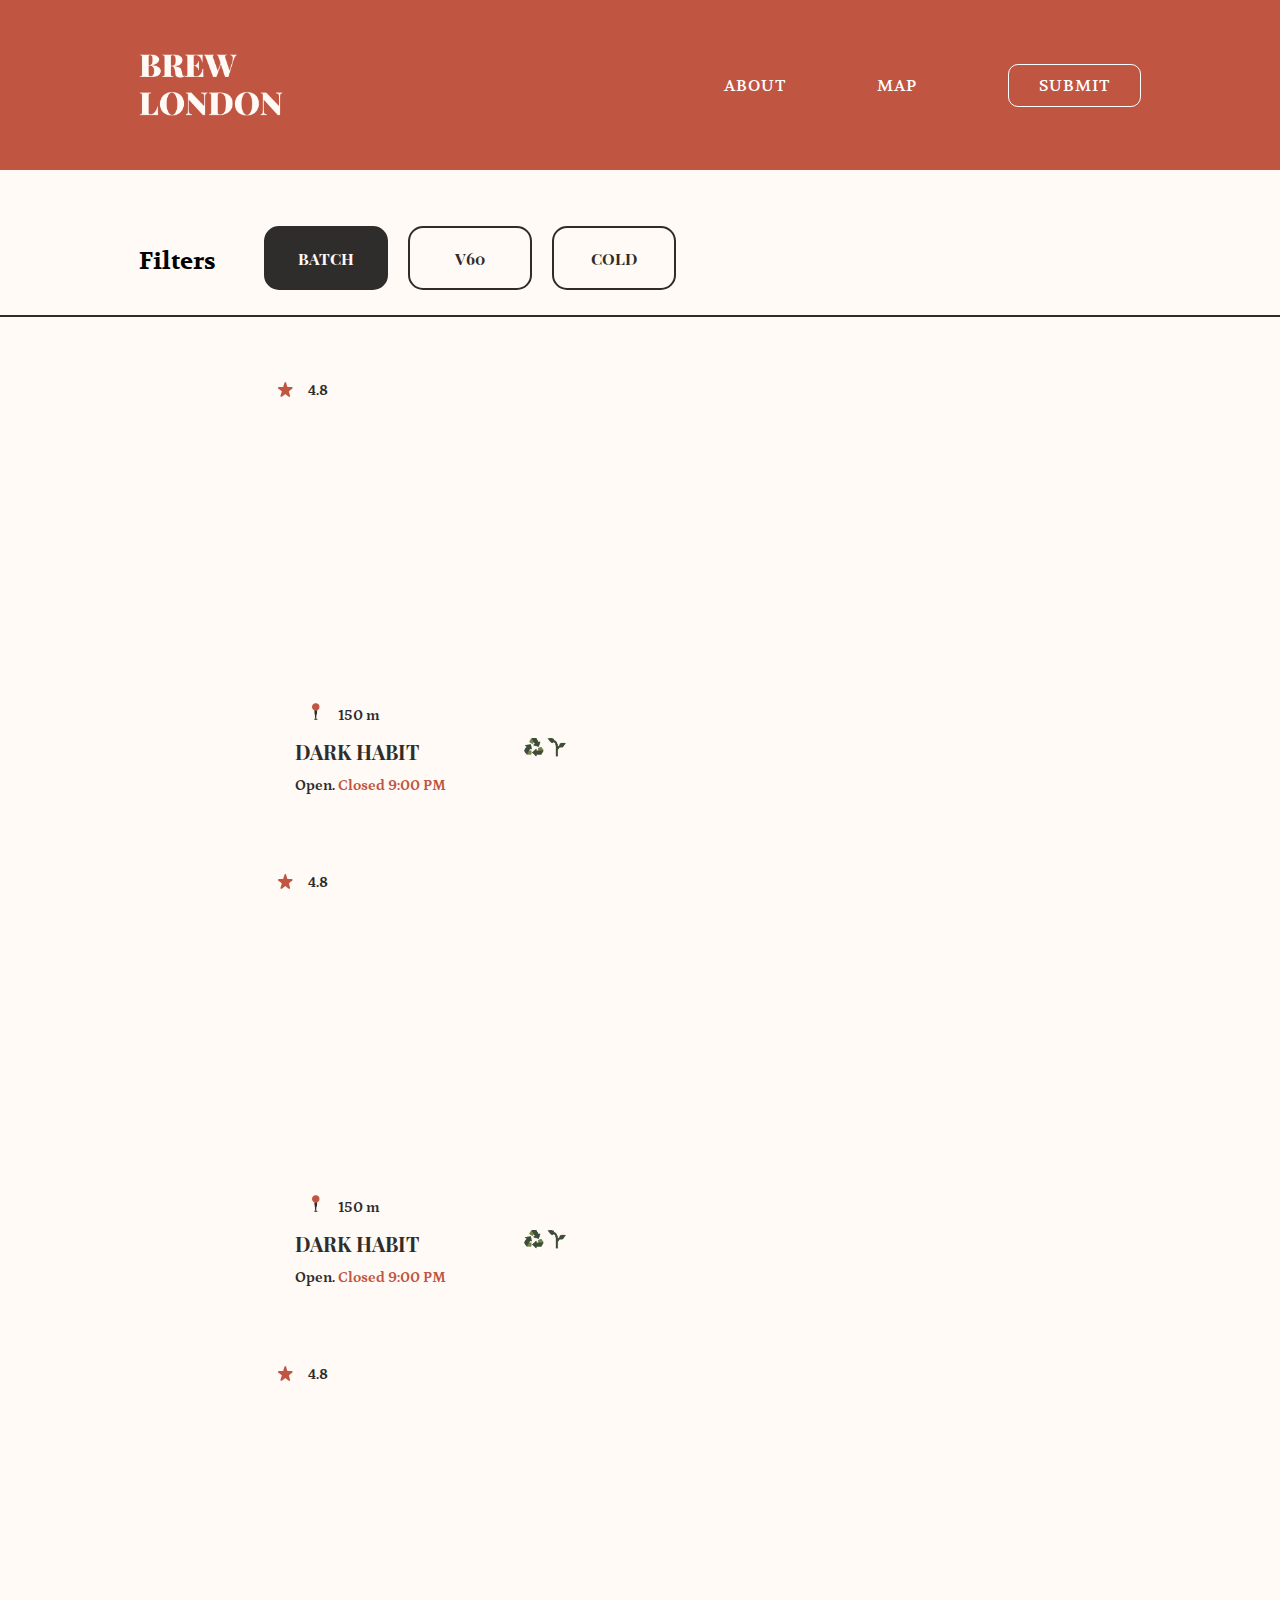
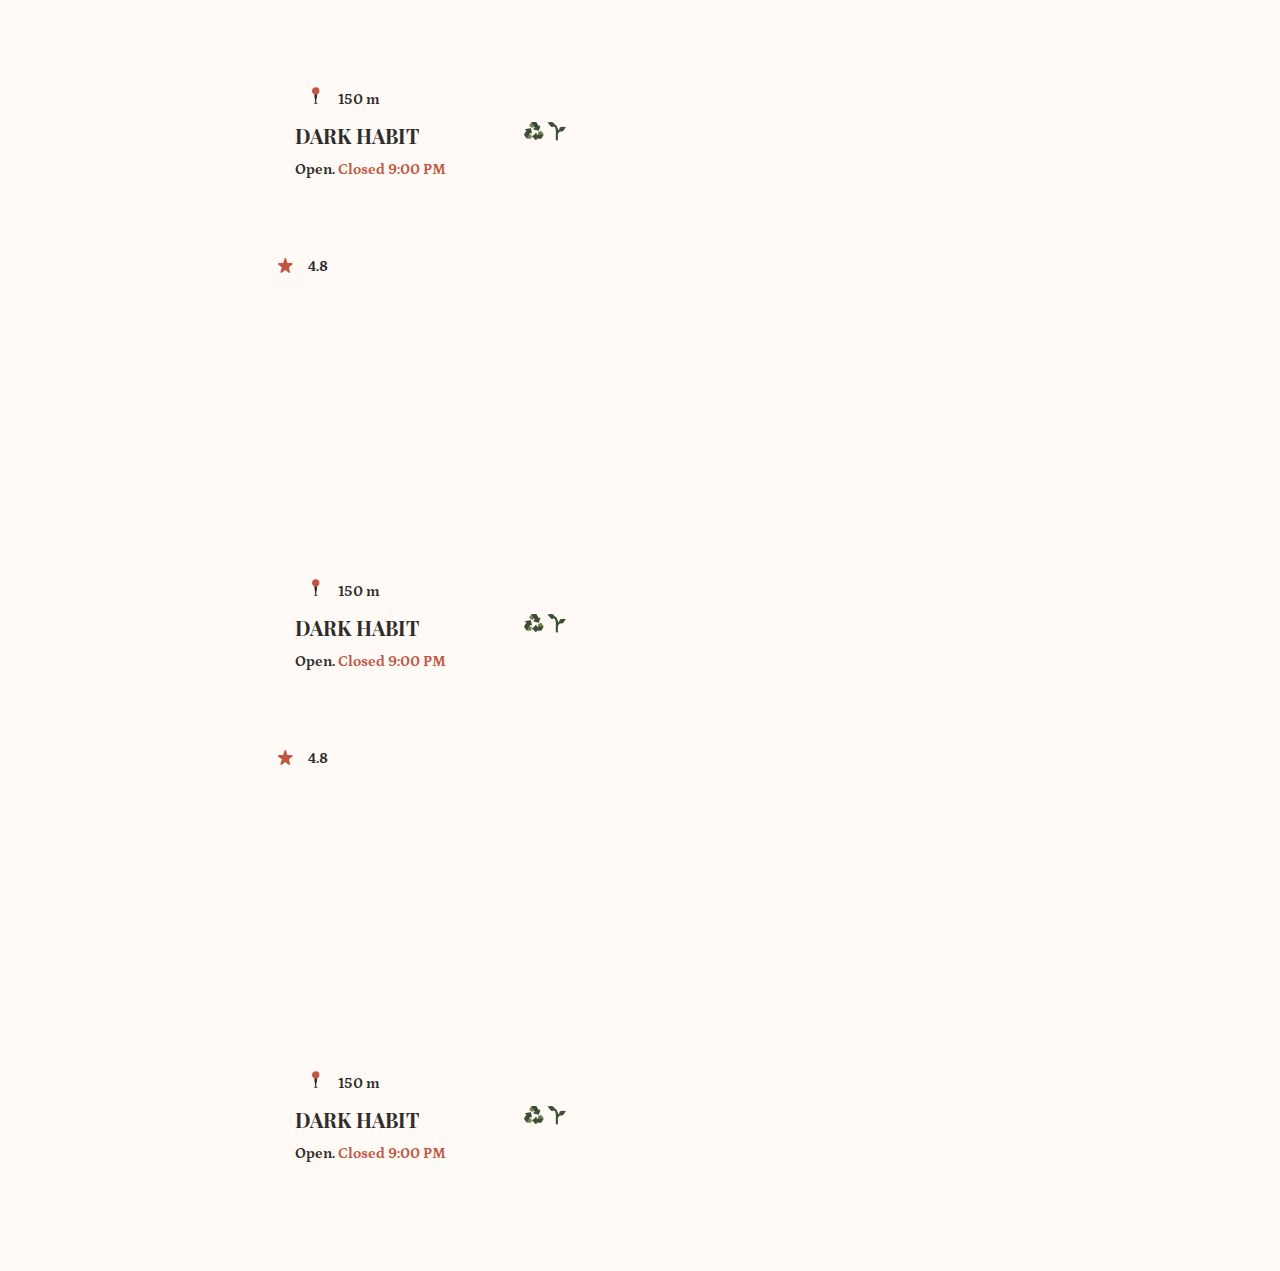
==== index.html @ a71d00ab "add fonts + apply flexbox for layout" ====
<!DOCTYPE html>
<html lang="en">
<head>
    <meta charset="UTF-8">
    <meta http-equiv="X-UA-Compatible" content="IE=edge">
    <meta name="viewport" content="width=device-width, initial-scale=1.0">
    <link rel="stylesheet" href="styles.css" type="text/css">
    <link rel="stylesheet" href="assets/fonts/font-face.css" type="text/css">
    <title>Document</title>
    
</head>
<body>
    <div class="header">
        <img class="logo" src="assets/brew-london-logo-white.webp" alt="logo">
        <ul class="navbar" role="navigation">
            <li><a href="">About</a></li>
            <li><a href="">Map</a></li>
            <li><a href="">Submit</a></li>
        </ul>
    </div>
    <div class="filters">
        <h2>Filters</h2>
        <span class="activated">Batch</span>
        <span>V60</span>
        <span>Cold</span>
    </div>
    <div class="list-coffee-shop">
        <div class="coffee-card">
            <div class="rating">
                <img src="assets/star-rate.webp" alt="star-rate">
                <span>4.8</span>
            </div>            
            <div class="info">
                <div class="distance">
                    <img src="assets/location-icon.webp" alt="location-icon">
                    <span>150 m</span>
                </div>
                <div class="title">
                    <h2>DARK HABIT</h2>
                    <div class="features">
                        <img src="assets/plastic-free-icon.webp" alt="plastic-free">
                        <img src="assets/organic-icon.webp" alt="organic">
                    </div>
                    <div class="schedule">
                        <span class="open">Open.</span>
                        <span class="close">Closed 9:00 PM</span>
                    </div>
                </div>
            </div>
        </div>
        <div class="coffee-card">
            <div class="rating">
                <img src="assets/star-rate.webp" alt="star-rate">
                <span>4.8</span>
            </div>            
            <div class="info">
                <div class="distance">
                    <img src="assets/location-icon.webp" alt="location-icon">
                    <span>150 m</span>
                </div>
                <div class="title">
                    <h2>DARK HABIT</h2>
                    <div class="features">
                        <img src="assets/plastic-free-icon.webp" alt="plastic-free">
                        <img src="assets/organic-icon.webp" alt="organic">
                    </div>
                    <div class="schedule">
                        <span class="open">Open.</span>
                        <span class="close">Closed 9:00 PM</span>
                    </div>
                </div>
            </div>
        </div>
        <div class="coffee-card">
            <div class="rating">
                <img src="assets/star-rate.webp" alt="star-rate">
                <span>4.8</span>
            </div>            
            <div class="info">
                <div class="distance">
                    <img src="assets/location-icon.webp" alt="location-icon">
                    <span>150 m</span>
                </div>
                <div class="title">
                    <h2>DARK HABIT</h2>
                    <div class="features">
                        <img src="assets/plastic-free-icon.webp" alt="plastic-free">
                        <img src="assets/organic-icon.webp" alt="organic">
                    </div>
                    <div class="schedule">
                        <span class="open">Open.</span>
                        <span class="close">Closed 9:00 PM</span>
                    </div>
                </div>
            </div>
        </div>
        <div class="coffee-card">
            <div class="rating">
                <img src="assets/star-rate.webp" alt="star-rate">
                <span>4.8</span>
            </div>            
            <div class="info">
                <div class="distance">
                    <img src="assets/location-icon.webp" alt="location-icon">
                    <span>150 m</span>
                </div>
                <div class="title">
                    <h2>DARK HABIT</h2>
                    <div class="features">
                        <img src="assets/plastic-free-icon.webp" alt="plastic-free">
                        <img src="assets/organic-icon.webp" alt="organic">
                    </div>
                    <div class="schedule">
                        <span class="open">Open.</span>
                        <span class="close">Closed 9:00 PM</span>
                    </div>
                </div>
            </div>
        </div>
        <div class="coffee-card" >
            <div class="rating">
                <img src="assets/star-rate.webp" alt="star-rate">
                <span>4.8</span>
            </div>            
            <div class="info">
                <div class="distance">
                    <img src="assets/location-icon.webp" alt="location-icon">
                    <span>150 m</span>
                </div>
                <div class="title">
                    <h2>DARK HABIT</h2>
                    <div class="features">
                        <img src="assets/plastic-free-icon.webp" alt="plastic-free">
                        <img src="assets/organic-icon.webp" alt="organic">
                    </div>
                    <div class="schedule">
                        <span class="open">Open.</span>
                        <span class="close">Closed 9:00 PM</span>
                    </div>
                </div>
            </div>
        </div>
    </div>
</body>
</html>
---- styles.css ----
:root {
    --brown: #C05541;
    --white: #ffffff;
    --milk: #FFFAF5;
    --black: #2F2D2C;
}


body{
    margin: 0;
    background-color: var(--milk);
    overflow-x: hidden;
}

.header{
    height: 76px;
    display: flex;
    align-items: center;
    justify-content: space-between;
    padding: 47px 139px;
    background-color: var(--brown);
}

.header .logo{
    width: 144px;
}

.header a{
    color: var(--white);
}

.header .navbar{
    display: flex;
    justify-content: space-around;
    align-items:baseline;
}

.header .navbar li{
    list-style: none;
    margin-left: 91px;
}

.header .navbar li:last-child{
    border: 1px solid var(--white);
    border-radius: 10px;
    padding: 10px 30px;
}


.header .navbar li a{
    font-family: 'Volkhov';
    font-style: normal;
    font-weight: 400;
    font-size: 16px;
    line-height: 21px;
    letter-spacing: 1px;
    text-decoration: none;
    text-transform: uppercase;
}

.filters{
    display: flex;
    border-bottom: 2px solid var(--black);
    padding-top: 56px;
    padding-bottom: 18px;
    padding-left: 139px;
    overflow-x: scroll;
}

.filters > * {
    min-width: 70px;
}

.filters h2{
 margin-right: 48px;
 font-family: 'Volkhov';
 font-weight: bold;
 font-size: 24px;
 line-height: 31px;
}

.filters span{
    background-color: var(--milk);
    border-radius: 15px;
    border: 2px var(--black) solid;
    color: var(--black);
    font-family: 'Playfair Display SC';
    font-style: normal;
    font-weight: bold;
    font-size: 16px;
    height: 40px;
    line-height: 21px;
    margin-right: 20px;
    padding-top: 20px;
    text-align: center;
    text-transform: uppercase;
    width: 120px;

}

.filters span:hover{
    cursor: pointer;
}

.filters span.activated, .filters span:hover{
    background-color: var(--black);
    color: var(--milk);
}

.list-coffee-shop{
    padding: 47px 252px;
    display: flex;
    flex-wrap: wrap;
    flex-direction:row
}

.list-coffee-shop .coffee-card{
    background-image: url(https://s3-alpha-sig.figma.com/img/9ca7/528e/8b3dbdd9fd82f2b932b3b32248ce06d7?Expires=1668988800&Signature=cPUOj5Y52UUZbp8iteys~OJbBkDfFMvhJmWjYFIm7WVjCzVS1CotNYwe3G01LtlDqx99Lb~eU11C0Ia6R5aQGr35h1P~dajqXWdLupo7fxOf7gv-HZY47oNxZp91llBw88drhhvlPjUcO~fpfFC7W-ed4v-i6qiTVUzlgq~ti-AAzswHXRv95VBGY2b0qdJzykRyTSzK5AM0GI5CKaSW8QGDhy0013Fq5f1yG3jbLxoKaMXWET1Z3avB4MqYO2fFt3xAb188j2ot9QYuetT57ePar4SxT1eiJ-2OHhA2a3PdR9xQ-DHGPScHWhv-ZhNtZ~RdOvndsf4~B3QA1KZOCw__&Key-Pair-Id=APKAINTVSUGEWH5XD5UA);
    width: 337px;
    height: 436px;
    border-radius: 15px;
    background-size: cover;
    font-family: Petrona;
    font-size: 15px;
    font-weight: bold;
    line-height: 17px;
    display: flex;
    flex-direction: column;
    justify-content: space-between;
    padding: 10px;
    margin-right: 36px;
    margin-bottom: 36px;
    /* margin-right: 106px;
    margin-bottom: 60px; */
}

.list-coffee-shop .coffee-card .rating{
    background-color: var(--milk);
    border-radius: 15px;
    color: var(--black);
    padding: 8px 16px;
    width: 49.33px;
    display: flex;
    justify-content: space-between;
}


.list-coffee-shop .coffee-card .rating img{
    width: 15px;
    height: 15px;
    margin-right: 14.85px;
}

.list-coffee-shop .coffee-card .rating span{
    font-family: Petrona;
    font-size: 15px;
    font-weight: bold;
    line-height: 17px;
}

.list-coffee-shop .coffee-card .info{
    box-sizing: border-box;
    margin: 0 auto;
    width: 90%;
}

.list-coffee-shop .coffee-card .info .distance{
    background-color: var(--milk);
    border-radius: 15px;
    color: var(--black);
    left: 18px;
    position: relative;
    top: 10px;
    padding: 4px 15px 8px 15px;
    width: 68.27px;
}

.list-coffee-shop .coffee-card .info .distance img{
    width: 8px;
    height: 16.7px;
    margin-right: 14.85px;
}

.list-coffee-shop .coffee-card .info .title{
    background-color: var(--milk);
    border-radius: 15px;
    color: var(--black);
    padding: 16px;
}
.list-coffee-shop .coffee-card .info .title h2{
    display: inline-block;
    font-family: 'Playfair Display SC';
    font-size: 20px;
    font-weight: bold;
    line-height: 27px;
    letter-spacing: 0px;
    margin: 0 0 12px 0;
    text-transform: uppercase;
}

.list-coffee-shop .coffee-card .info .title .features{
    display: block;
    float: right;
}

.list-coffee-shop .coffee-card .info .title .features img{
    width: 19.46px;
    height: 19.46px;
}

.list-coffee-shop .coffee-card .info .title .schedule .close{
    color:var(--brown)
}
.list-coffee-shop .coffee-card .info .title .schedule .open{
    color:var(--black)
}
---- assets/fonts/font-face.css ----
/*! Generated by Font Squirrel (https://www.fontsquirrel.com) on November 4, 2022 */


@font-face {
    font-family: 'Volkhov';
    src: url('Volkhov-Regular.woff2') format('woff2'),
        url('Volkhov-Regular.woff') format('woff');
    font-weight: normal;
    font-style: normal;
    font-display: swap;
}

@font-face {
    font-family: 'Volkhov';
    src: url('Volkhov-Bold.woff2') format('woff2'),
        url('Volkhov-Bold.woff') format('woff');
    font-weight: bold;
    font-style: normal;
    font-display: swap;
}

@font-face {
    font-family: 'Petrona';
    src: url('Petrona-Regular.woff2') format('woff2'),
        url('Petrona-Regular.woff') format('woff');
    font-weight: normal;
    font-style: normal;
    font-display: swap;
}

@font-face {
    font-family: 'Petrona';
    src: url('Petrona-Bold.woff2') format('woff2'),
        url('Petrona-Bold.woff') format('woff');
    font-weight: bold;
    font-style: normal;
    font-display: swap;
}

@font-face {
    font-family: 'Playfair Display SC';
    src: url('PlayfairDisplaySC-Regular.woff2') format('woff2'),
        url('PlayfairDisplaySC-Regular.woff') format('woff');
    font-weight: normal;
    font-style: normal;
    font-display: swap;
}

@font-face {
    font-family: 'Playfair Display SC';
    src: url('PlayfairDisplaySC-Bold.woff2') format('woff2'),
        url('PlayfairDisplaySC-Bold.woff') format('woff');
    font-weight: bold;
    font-style: normal;
    font-display: swap;
}
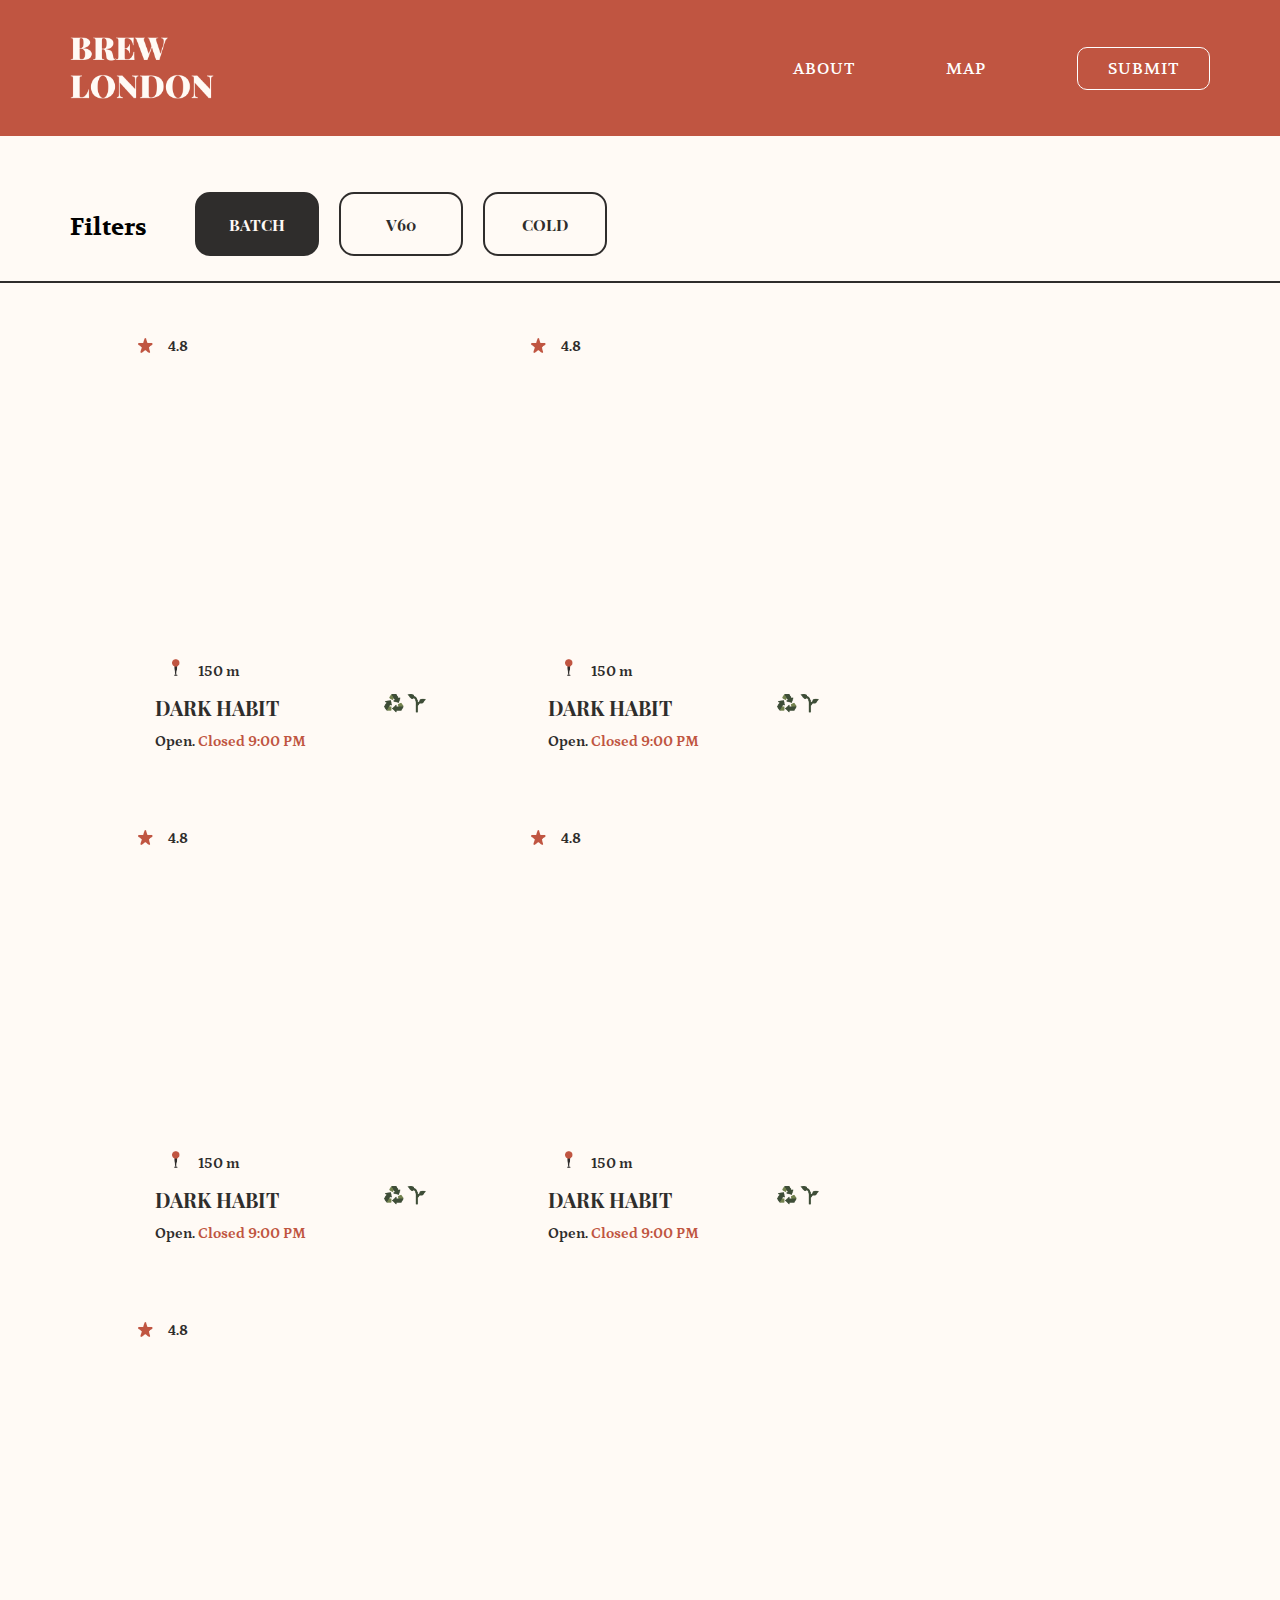
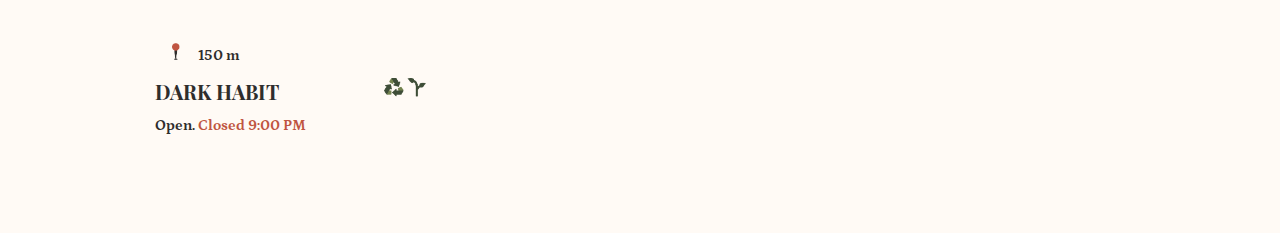
==== commit 8bd30524: "Adding media queries and burguer menu" ====
--- a/index.html
+++ b/index.html
@@ -17,6 +17,12 @@
             <li><a href="">Map</a></li>
             <li><a href="">Submit</a></li>
         </ul>
+        <div aria-label="menu" role="button" tabindex="0" class="burguer-menu">
+            <svg width="31" height="9" viewBox="0 0 31 9" fill="none" xmlns="http://www.w3.org/2000/svg">
+                <rect width="23.9545" height="3.38182" rx="1.69091" fill="#FFFAF5"/>
+                <rect y="5.28412" width="31" height="3.17045" rx="1.58523" fill="#FFFAF5"/>
+            </svg>    
+        </div>
     </div>
     <div class="filters">
         <h2>Filters</h2>
--- a/styles.css
+++ b/styles.css
@@ -27,6 +27,11 @@
 
 .header a{
     color: var(--white);
+}
+
+.header .burguer-menu{
+    display: none;
+    cursor: pointer;
 }
 
 .header .navbar{
@@ -61,9 +66,7 @@
 .filters{
     display: flex;
     border-bottom: 2px solid var(--black);
-    padding-top: 56px;
-    padding-bottom: 18px;
-    padding-left: 139px;
+    padding: 56px 0 18px 139px;
     overflow-x: scroll;
 }
 
@@ -111,7 +114,7 @@
     padding: 47px 252px;
     display: flex;
     flex-wrap: wrap;
-    flex-direction:row
+    flex-direction:row;
 }
 
 .list-coffee-shop .coffee-card{
@@ -130,9 +133,8 @@
     padding: 10px;
     margin-right: 36px;
     margin-bottom: 36px;
-    /* margin-right: 106px;
-    margin-bottom: 60px; */
-}
+}
+
 
 .list-coffee-shop .coffee-card .rating{
     background-color: var(--milk);
@@ -213,4 +215,80 @@
 }
 .list-coffee-shop .coffee-card .info .title .schedule .open{
     color:var(--black)
+}
+
+
+
+ /* Small devices (landscape phones, 576px and up) */
+@media (min-width: 576px) and (max-width: 767.98px) {
+    .list-coffee-shop .coffee-card{
+        min-width: 258px;
+        width: 337px;
+        height: 436px;
+    }
+}
+
+ /* Medium devices (tablets, 768px and up) */
+@media (min-width: 768px) and (max-width: 991.98px) {
+    .list-coffee-shop .coffee-card{
+        width: 219px;
+        height: 283.34px;
+        margin-right: 15px;
+        margin-bottom: 20px;
+    }
+}
+
+ /* Large devices (desktops, 992px and up) */
+@media (min-width: 992px) and (max-width: 1199.98px) {
+    
+}
+
+ /* X-Large devices (large desktops, 1200px and up) */
+@media (min-width: 1200px) and (max-width: 1399.98px) {
+    
+}
+
+@media (max-width: 991.98px){
+
+    .header .burguer-menu{
+        display: block;
+    }
+
+    .header .navbar{
+        display: none;
+    }
+    
+}
+
+@media (max-width: 1399.98px) {
+    .header{
+        padding: 30px 70px;
+    }
+
+    .filters{
+        padding: 56px 0 18px 70px;
+    }
+    
+    .list-coffee-shop{
+        padding: 37px 112px
+    }
+}
+
+
+ /* XX-Large devices (larger desktops, 1400px and up) */
+ @media (min-width: 1400px) {
+    .list-coffee-shop .coffee-card{
+        margin-right: 53px;
+        margin-bottom: 36px;
+    }
+ }
+
+@media (min-width: 1700px) {
+    .list-coffee-shop .coffee-card{
+        margin-right: 53px;
+        margin-bottom: 36px;
+    }
+    .list-coffee-shop .coffee-card:nth-child(3n){
+        margin-right: 0;
+    }
 }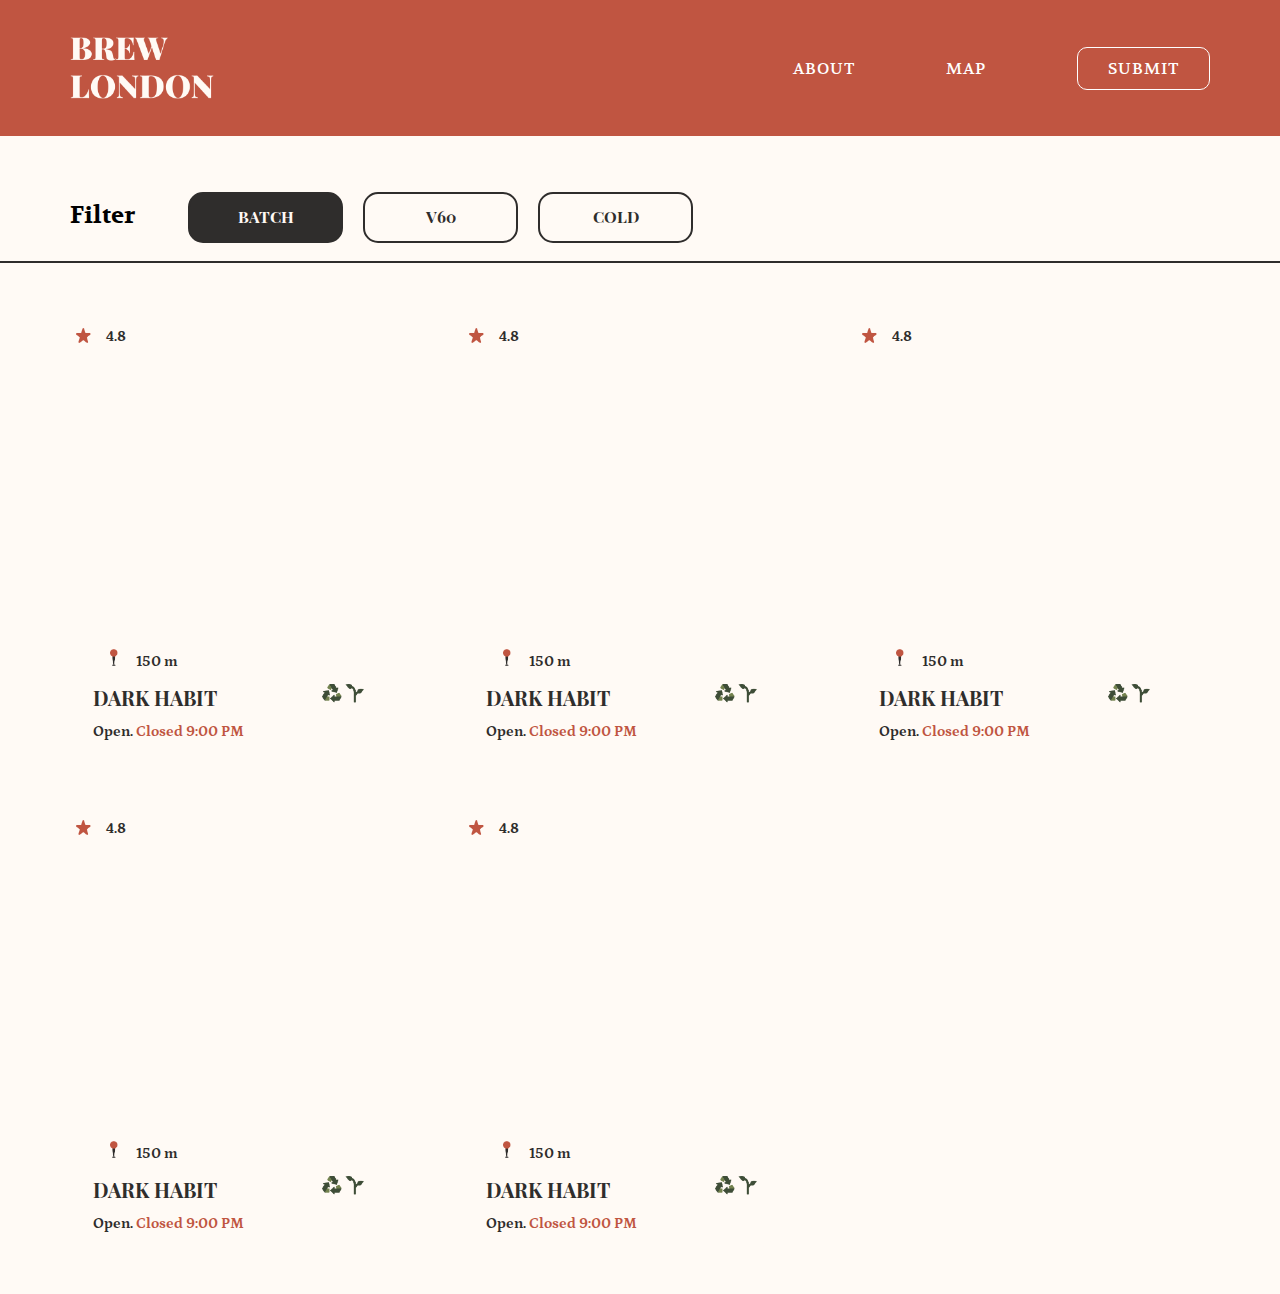
==== commit 7760dae0: "center coffee cards + adjust filter sizes" ====
--- a/index.html
+++ b/index.html
@@ -6,10 +6,28 @@
     <meta name="viewport" content="width=device-width, initial-scale=1.0">
     <link rel="stylesheet" href="styles.css" type="text/css">
     <link rel="stylesheet" href="assets/fonts/font-face.css" type="text/css">
-    <title>Document</title>
+    <title>Brew London</title>
     
 </head>
 <body>
+    <div class="mobile-menu">
+        <div class="leaves-corner">
+            <svg width="151" height="174" viewBox="0 0 151 174" fill="none" xmlns="http://www.w3.org/2000/svg">
+                <path d="M49.2936 -6.88441C53.174 -3.88963 51.6242 9.62769 56.1455 11.5154C65.2464 15.3143 83.1918 -0.51029 92.1062 -4.79854C101.021 -9.08678 117.743 -12.8856 127.449 -11.8835C133.66 -11.2425 149.427 -9.84422 149.986 -3.63325C150.545 2.57771 151.536 7.1573 147.166 8.95184C137.028 13.1236 117.859 -0.568536 106.905 -0.591842C101.498 -0.591842 88.925 2.90398 90.7894 7.97297C93.5744 15.559 113.967 9.49951 121.938 10.8279C129.908 12.1564 146.129 19.9171 149.473 27.1419C151.419 31.3602 151.932 40.834 148.471 43.9453C146.572 45.6583 141.002 46.0778 138.589 45.2271C128.51 41.7313 112.86 28.2489 102.792 24.6948C96.7208 22.5507 75.9904 20.9776 82.0033 23.3314C89.4028 26.233 104.447 34.2735 113.151 39.0511C118.185 41.8128 126.482 51.5663 128.719 56.8683C131.633 63.7552 136.084 78.799 132.11 85.1381C130.654 87.4687 125.666 89.2399 123.01 88.5524C107.138 84.4506 88.1676 55.5865 74.2774 46.8585C71.5157 45.1223 64.0112 42.1974 61.7971 44.528C59.9443 46.5323 63.2188 51.2983 64.757 53.5589C73.3918 66.2023 101.091 79.1952 105.064 94.0176C106.847 100.671 106.101 117.218 99.7622 119.945C97.1753 121.11 91.5119 120.353 89.3795 118.524C75.9321 107.034 62.7527 73.1706 51.3562 59.6533C50.0278 58.0686 45.5298 55.8895 43.6071 56.7052C41.1366 57.7539 41.4863 63.2191 42.1971 65.8177C46.9748 83.2271 69.3482 110.879 73.2985 128.498C75.1746 136.877 75.2795 156.663 70.4669 163.772C68.0198 167.396 60.632 175.051 56.6816 173.164C47.0681 168.503 49.3985 142.936 47.5457 132.379C44.6675 116.158 29.3323 89.0535 22.7834 70.945C21.6181 67.6589 13.7992 61.9956 10.7811 63.7668C3.04359 68.2881 6.5744 90.7548 8.45051 99.5177C11.1656 112.487 24.0303 137.972 21.152 150.942C19.9867 155.906 12.8553 168.538 8.14752 166.603C-30.7031 150.581 -1.30292 -1.19781 -1.30292 -1.19781C-1.30292 -1.19781 39.2139 -14.6918 49.2936 -6.88441Z" fill="#73824E"/>
+            </svg>
+        </div>
+        <div class="closing-button" role="button">
+            <svg width="34" height="34" viewBox="0 0 34 34" fill="none" xmlns="http://www.w3.org/2000/svg">
+                <path d="M8.5 8.50005L26.5968 26.5968" stroke="#C05541" stroke-width="2.95652" stroke-linecap="round" stroke-linejoin="round"/>
+                <path d="M8.5 26.5968L26.5968 8.50001" stroke="#C05541" stroke-width="2.95652" stroke-linecap="round" stroke-linejoin="round"/>
+                </svg>                               
+        </div>
+        <ul class="navbar" role="navigation">
+            <li><a href="">About</a></li>
+            <li><a href="">Map</a></li>
+            <li><a href="">Submit</a></li>
+        </ul>
+    </div>
     <div class="header">
         <img class="logo" src="assets/brew-london-logo-white.webp" alt="logo">
         <ul class="navbar" role="navigation">
@@ -25,123 +43,125 @@
         </div>
     </div>
     <div class="filters">
-        <h2>Filters</h2>
+        <h2>Filter</h2>
         <span class="activated">Batch</span>
         <span>V60</span>
         <span>Cold</span>
     </div>
-    <div class="list-coffee-shop">
-        <div class="coffee-card">
-            <div class="rating">
-                <img src="assets/star-rate.webp" alt="star-rate">
-                <span>4.8</span>
-            </div>            
-            <div class="info">
-                <div class="distance">
-                    <img src="assets/location-icon.webp" alt="location-icon">
-                    <span>150 m</span>
-                </div>
-                <div class="title">
-                    <h2>DARK HABIT</h2>
-                    <div class="features">
-                        <img src="assets/plastic-free-icon.webp" alt="plastic-free">
-                        <img src="assets/organic-icon.webp" alt="organic">
+    <div class="container">
+        <div class="list-coffee-shop">
+            <div class="coffee-card">
+                <div class="rating">
+                    <img src="assets/star-rate.webp" alt="star-rate">
+                    <span>4.8</span>
+                </div>            
+                <div class="info">
+                    <div class="distance">
+                        <img src="assets/location-icon.webp" alt="location-icon">
+                        <span>150 m</span>
                     </div>
-                    <div class="schedule">
-                        <span class="open">Open.</span>
-                        <span class="close">Closed 9:00 PM</span>
+                    <div class="title">
+                        <h2>DARK HABIT</h2>
+                        <div class="features">
+                            <img src="assets/plastic-free-icon.webp" alt="plastic-free">
+                            <img src="assets/organic-icon.webp" alt="organic">
+                        </div>
+                        <div class="schedule">
+                            <span class="open">Open.</span>
+                            <span class="close">Closed 9:00 PM</span>
+                        </div>
                     </div>
                 </div>
             </div>
-        </div>
-        <div class="coffee-card">
-            <div class="rating">
-                <img src="assets/star-rate.webp" alt="star-rate">
-                <span>4.8</span>
-            </div>            
-            <div class="info">
-                <div class="distance">
-                    <img src="assets/location-icon.webp" alt="location-icon">
-                    <span>150 m</span>
-                </div>
-                <div class="title">
-                    <h2>DARK HABIT</h2>
-                    <div class="features">
-                        <img src="assets/plastic-free-icon.webp" alt="plastic-free">
-                        <img src="assets/organic-icon.webp" alt="organic">
+            <div class="coffee-card">
+                <div class="rating">
+                    <img src="assets/star-rate.webp" alt="star-rate">
+                    <span>4.8</span>
+                </div>            
+                <div class="info">
+                    <div class="distance">
+                        <img src="assets/location-icon.webp" alt="location-icon">
+                        <span>150 m</span>
                     </div>
-                    <div class="schedule">
-                        <span class="open">Open.</span>
-                        <span class="close">Closed 9:00 PM</span>
+                    <div class="title">
+                        <h2>DARK HABIT</h2>
+                        <div class="features">
+                            <img src="assets/plastic-free-icon.webp" alt="plastic-free">
+                            <img src="assets/organic-icon.webp" alt="organic">
+                        </div>
+                        <div class="schedule">
+                            <span class="open">Open.</span>
+                            <span class="close">Closed 9:00 PM</span>
+                        </div>
                     </div>
                 </div>
             </div>
-        </div>
-        <div class="coffee-card">
-            <div class="rating">
-                <img src="assets/star-rate.webp" alt="star-rate">
-                <span>4.8</span>
-            </div>            
-            <div class="info">
-                <div class="distance">
-                    <img src="assets/location-icon.webp" alt="location-icon">
-                    <span>150 m</span>
-                </div>
-                <div class="title">
-                    <h2>DARK HABIT</h2>
-                    <div class="features">
-                        <img src="assets/plastic-free-icon.webp" alt="plastic-free">
-                        <img src="assets/organic-icon.webp" alt="organic">
+            <div class="coffee-card">
+                <div class="rating">
+                    <img src="assets/star-rate.webp" alt="star-rate">
+                    <span>4.8</span>
+                </div>            
+                <div class="info">
+                    <div class="distance">
+                        <img src="assets/location-icon.webp" alt="location-icon">
+                        <span>150 m</span>
                     </div>
-                    <div class="schedule">
-                        <span class="open">Open.</span>
-                        <span class="close">Closed 9:00 PM</span>
+                    <div class="title">
+                        <h2>DARK HABIT</h2>
+                        <div class="features">
+                            <img src="assets/plastic-free-icon.webp" alt="plastic-free">
+                            <img src="assets/organic-icon.webp" alt="organic">
+                        </div>
+                        <div class="schedule">
+                            <span class="open">Open.</span>
+                            <span class="close">Closed 9:00 PM</span>
+                        </div>
                     </div>
                 </div>
             </div>
-        </div>
-        <div class="coffee-card">
-            <div class="rating">
-                <img src="assets/star-rate.webp" alt="star-rate">
-                <span>4.8</span>
-            </div>            
-            <div class="info">
-                <div class="distance">
-                    <img src="assets/location-icon.webp" alt="location-icon">
-                    <span>150 m</span>
-                </div>
-                <div class="title">
-                    <h2>DARK HABIT</h2>
-                    <div class="features">
-                        <img src="assets/plastic-free-icon.webp" alt="plastic-free">
-                        <img src="assets/organic-icon.webp" alt="organic">
+            <div class="coffee-card">
+                <div class="rating">
+                    <img src="assets/star-rate.webp" alt="star-rate">
+                    <span>4.8</span>
+                </div>            
+                <div class="info">
+                    <div class="distance">
+                        <img src="assets/location-icon.webp" alt="location-icon">
+                        <span>150 m</span>
                     </div>
-                    <div class="schedule">
-                        <span class="open">Open.</span>
-                        <span class="close">Closed 9:00 PM</span>
+                    <div class="title">
+                        <h2>DARK HABIT</h2>
+                        <div class="features">
+                            <img src="assets/plastic-free-icon.webp" alt="plastic-free">
+                            <img src="assets/organic-icon.webp" alt="organic">
+                        </div>
+                        <div class="schedule">
+                            <span class="open">Open.</span>
+                            <span class="close">Closed 9:00 PM</span>
+                        </div>
                     </div>
                 </div>
             </div>
-        </div>
-        <div class="coffee-card" >
-            <div class="rating">
-                <img src="assets/star-rate.webp" alt="star-rate">
-                <span>4.8</span>
-            </div>            
-            <div class="info">
-                <div class="distance">
-                    <img src="assets/location-icon.webp" alt="location-icon">
-                    <span>150 m</span>
-                </div>
-                <div class="title">
-                    <h2>DARK HABIT</h2>
-                    <div class="features">
-                        <img src="assets/plastic-free-icon.webp" alt="plastic-free">
-                        <img src="assets/organic-icon.webp" alt="organic">
+            <div class="coffee-card" >
+                <div class="rating">
+                    <img src="assets/star-rate.webp" alt="star-rate">
+                    <span>4.8</span>
+                </div>            
+                <div class="info">
+                    <div class="distance">
+                        <img src="assets/location-icon.webp" alt="location-icon">
+                        <span>150 m</span>
                     </div>
-                    <div class="schedule">
-                        <span class="open">Open.</span>
-                        <span class="close">Closed 9:00 PM</span>
+                    <div class="title">
+                        <h2>DARK HABIT</h2>
+                        <div class="features">
+                            <img src="assets/plastic-free-icon.webp" alt="plastic-free">
+                            <img src="assets/organic-icon.webp" alt="organic">
+                        </div>
+                        <div class="schedule">
+                            <span class="open">Open.</span>
+                            <span class="close">Closed 9:00 PM</span>
+                        </div>
                     </div>
                 </div>
             </div>
--- a/styles.css
+++ b/styles.css
@@ -3,8 +3,8 @@
     --white: #ffffff;
     --milk: #FFFAF5;
     --black: #2F2D2C;
-}
-
+    --gray: #807069;
+}
 
 body{
     margin: 0;
@@ -22,7 +22,8 @@
 }
 
 .header .logo{
-    width: 144px;
+    width: 76px;
+    margin: 0 auto;
 }
 
 .header a{
@@ -64,6 +65,7 @@
 }
 
 .filters{
+    align-items: baseline;
     display: flex;
     border-bottom: 2px solid var(--black);
     padding: 56px 0 18px 139px;
@@ -75,7 +77,10 @@
 }
 
 .filters h2{
+ display: none;
  margin-right: 48px;
+ margin-top: 0;
+ margin-bottom: 0;
  font-family: 'Volkhov';
  font-weight: bold;
  font-size: 24px;
@@ -91,14 +96,14 @@
     font-style: normal;
     font-weight: bold;
     font-size: 16px;
-    height: 40px;
-    line-height: 21px;
+    height: 27px;
+    line-height: 25px;
     margin-right: 20px;
-    padding-top: 20px;
+    padding-top: 10px;
     text-align: center;
     text-transform: uppercase;
-    width: 120px;
-
+    width: 151px;
+    padding-bottom: 10px;
 }
 
 .filters span:hover{
@@ -110,8 +115,16 @@
     color: var(--milk);
 }
 
+.container{
+    margin-left: auto;
+    margin-right: auto;
+    padding-left: 0.5px;
+    padding-right: 0.5px;
+    padding-top: 47px;
+    max-width: 1180px;
+}
+
 .list-coffee-shop{
-    padding: 47px 252px;
     display: flex;
     flex-wrap: wrap;
     flex-direction:row;
@@ -217,15 +230,81 @@
     color:var(--black)
 }
 
-
-
- /* Small devices (landscape phones, 576px and up) */
-@media (min-width: 576px) and (max-width: 767.98px) {
+.mobile-menu{
+    background-color: var(--milk);
+    position: absolute;
+    height: 100vh;
+    width: 100vw;
+    z-index: 2;
+    display: flex;
+    justify-content: center;
+    align-items: center;
+    display: none;
+}
+
+.mobile-menu .leaves-corner{
+    position:absolute;
+    top: 0;
+    left: 0;
+}
+
+.mobile-menu .closing-button{
+    position: absolute;
+    top: 16px;
+    right: 16px;
+}
+
+.mobile-menu .navbar li {
+    list-style-type: none;
+    margin-bottom: 52px;
+}
+
+.mobile-menu .navbar li a{
+    font-family: Playfair Display SC;
+    font-size: 32px;
+    font-weight: bold;
+    line-height: 43px;
+    
+    text-transform: uppercase;
+    color: var(--gray);
+    text-decoration: none;
+}
+
+
+@media (max-width: 575.98px) {
+    .header{
+        padding: 30px;
+    }
+
+    .filters{
+        padding: 56px 0 18px 40px;
+    }
+
     .list-coffee-shop .coffee-card{
         min-width: 258px;
         width: 337px;
         height: 436px;
     }
+
+    .container{
+        max-width: 394px;
+    }
+    
+}
+
+ /* Small devices (landscape phones, 576px and up) */
+@media (min-width: 576px) and (max-width: 767.98px) {
+    
+    .list-coffee-shop .coffee-card{
+        width: 219px;
+        height: 283.34px;
+        margin-right: 15px;
+        margin-bottom: 20px;
+    }
+    .container{
+        max-width: 510px;
+    }
+
 }
 
  /* Medium devices (tablets, 768px and up) */
@@ -236,11 +315,30 @@
         margin-right: 15px;
         margin-bottom: 20px;
     }
+
+    .container{
+        max-width: 764px;
+    }
 }
 
  /* Large devices (desktops, 992px and up) */
 @media (min-width: 992px) and (max-width: 1199.98px) {
-    
+    .container{
+        max-width: 786px;
+    }
+}
+
+@media (min-width: 768px){
+    .header .logo{
+        width: 144px;
+        margin: 0;
+    }
+}
+
+@media (min-width: 992px){
+    .filters h2{
+        display: block;
+    }
 }
 
  /* X-Large devices (large desktops, 1200px and up) */
@@ -260,7 +358,7 @@
     
 }
 
-@media (max-width: 1399.98px) {
+@media (min-width: 576px) and (max-width: 1399.98px) {
     .header{
         padding: 30px 70px;
     }
@@ -269,9 +367,6 @@
         padding: 56px 0 18px 70px;
     }
     
-    .list-coffee-shop{
-        padding: 37px 112px
-    }
 }
 
 
@@ -281,14 +376,8 @@
         margin-right: 53px;
         margin-bottom: 36px;
     }
- }
-
-@media (min-width: 1700px) {
-    .list-coffee-shop .coffee-card{
-        margin-right: 53px;
-        margin-bottom: 36px;
-    }
+
     .list-coffee-shop .coffee-card:nth-child(3n){
         margin-right: 0;
     }
-}+ }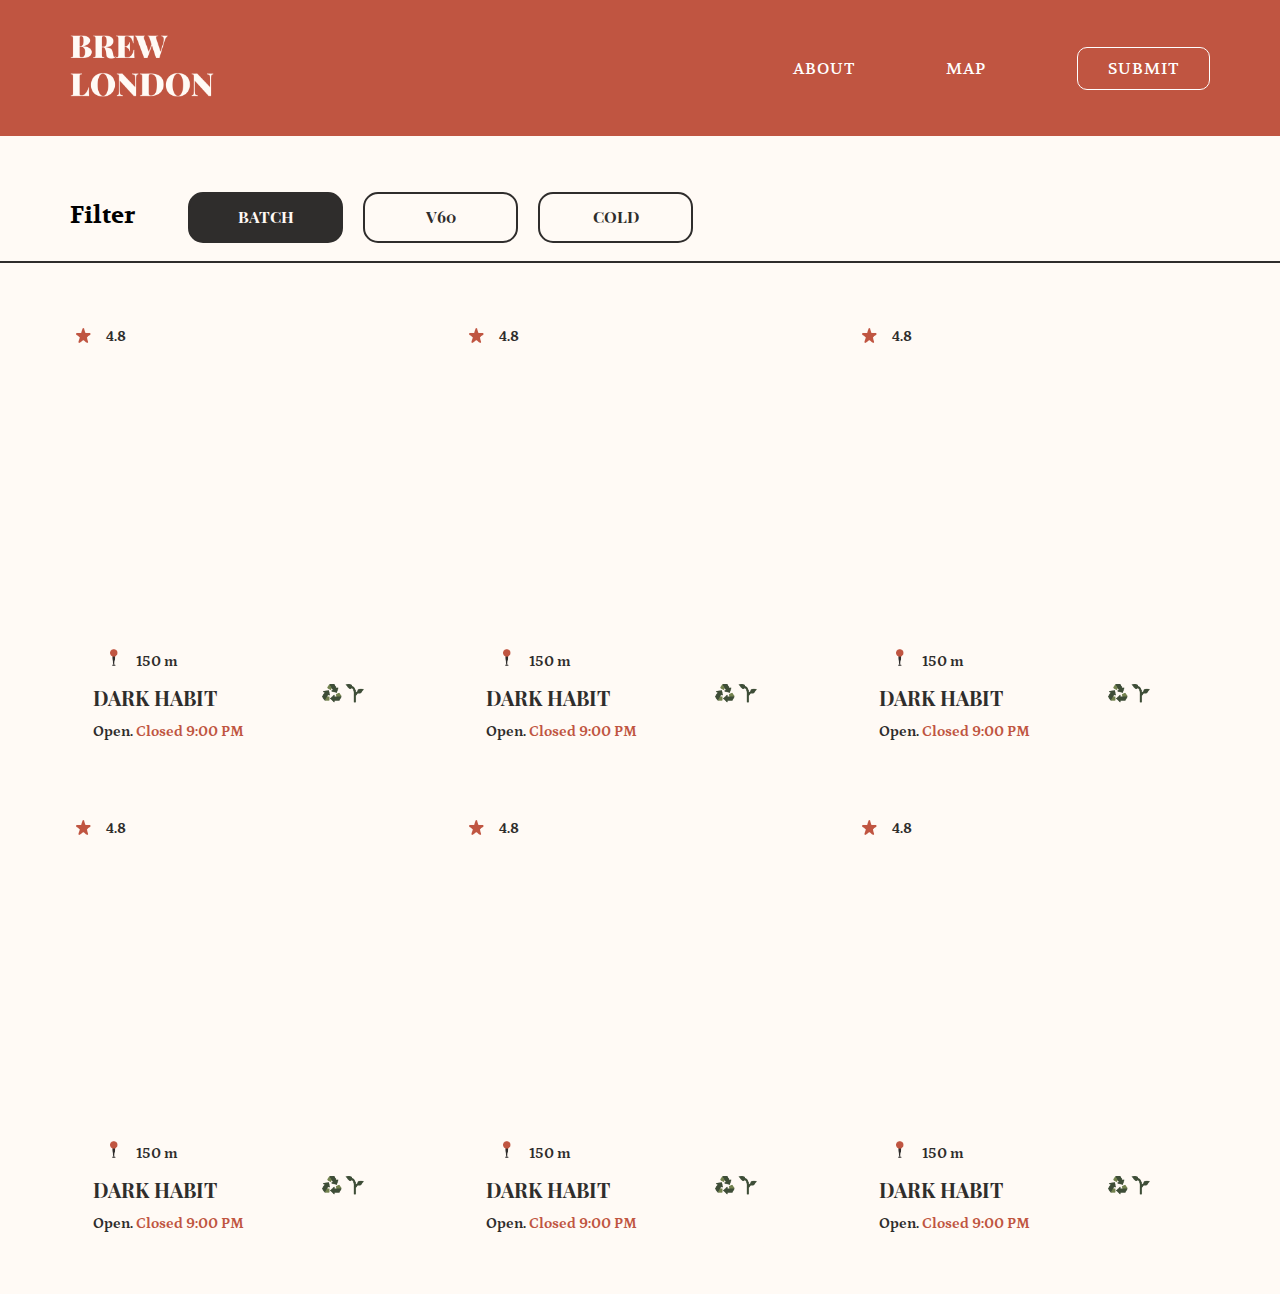
==== commit 7db1fad5: "Add link to Logo" ====
--- a/index.html
+++ b/index.html
@@ -4,7 +4,7 @@
     <meta charset="UTF-8">
     <meta http-equiv="X-UA-Compatible" content="IE=edge">
     <meta name="viewport" content="width=device-width, initial-scale=1.0">
-    <link rel="stylesheet" href="styles.css" type="text/css">
+    <link rel="stylesheet" href="assets/styles.css" type="text/css">
     <link rel="stylesheet" href="assets/fonts/font-face.css" type="text/css">
     <title>Brew London</title>
     
@@ -29,7 +29,9 @@
         </ul>
     </div>
     <div class="header">
-        <img class="logo" src="assets/brew-london-logo-white.webp" alt="logo">
+        <a href="" class="logo">
+            <img  src="assets/brew-london-logo-white.webp" alt="logo">
+        </a>        
         <ul class="navbar" role="navigation">
             <li><a href="">About</a></li>
             <li><a href="">Map</a></li>
@@ -52,19 +54,19 @@
         <div class="list-coffee-shop">
             <div class="coffee-card">
                 <div class="rating">
-                    <img src="assets/star-rate.webp" alt="star-rate">
+                    <img src="assets/star-rate.webp" alt="star-rate" title="Rating">
                     <span>4.8</span>
                 </div>            
                 <div class="info">
                     <div class="distance">
-                        <img src="assets/location-icon.webp" alt="location-icon">
+                        <img src="assets/location-icon.webp" alt="location-icon" title="Location">
                         <span>150 m</span>
                     </div>
                     <div class="title">
                         <h2>DARK HABIT</h2>
                         <div class="features">
-                            <img src="assets/plastic-free-icon.webp" alt="plastic-free">
-                            <img src="assets/organic-icon.webp" alt="organic">
+                            <img src="assets/plastic-free-icon.webp" alt="plastic-free" title="Plastic Free">
+                            <img src="assets/organic-icon.webp" alt="organic" title="Organic">
                         </div>
                         <div class="schedule">
                             <span class="open">Open.</span>
@@ -75,19 +77,19 @@
             </div>
             <div class="coffee-card">
                 <div class="rating">
-                    <img src="assets/star-rate.webp" alt="star-rate">
+                    <img src="assets/star-rate.webp" alt="star-rate" title="Rating">
                     <span>4.8</span>
                 </div>            
                 <div class="info">
                     <div class="distance">
-                        <img src="assets/location-icon.webp" alt="location-icon">
+                        <img src="assets/location-icon.webp" alt="location-icon" title="Location">
                         <span>150 m</span>
                     </div>
                     <div class="title">
                         <h2>DARK HABIT</h2>
                         <div class="features">
-                            <img src="assets/plastic-free-icon.webp" alt="plastic-free">
-                            <img src="assets/organic-icon.webp" alt="organic">
+                            <img src="assets/plastic-free-icon.webp" alt="plastic-free" title="Plastic Free">
+                            <img src="assets/organic-icon.webp" alt="organic" title="Organic">
                         </div>
                         <div class="schedule">
                             <span class="open">Open.</span>
@@ -98,19 +100,19 @@
             </div>
             <div class="coffee-card">
                 <div class="rating">
-                    <img src="assets/star-rate.webp" alt="star-rate">
+                    <img src="assets/star-rate.webp" alt="star-rate" title="Rating">
                     <span>4.8</span>
                 </div>            
                 <div class="info">
                     <div class="distance">
-                        <img src="assets/location-icon.webp" alt="location-icon">
+                        <img src="assets/location-icon.webp" alt="location-icon" title="Location">
                         <span>150 m</span>
                     </div>
                     <div class="title">
                         <h2>DARK HABIT</h2>
                         <div class="features">
-                            <img src="assets/plastic-free-icon.webp" alt="plastic-free">
-                            <img src="assets/organic-icon.webp" alt="organic">
+                            <img src="assets/plastic-free-icon.webp" alt="plastic-free" title="Plastic Free">
+                            <img src="assets/organic-icon.webp" alt="organic" title="Organic">
                         </div>
                         <div class="schedule">
                             <span class="open">Open.</span>
@@ -121,19 +123,19 @@
             </div>
             <div class="coffee-card">
                 <div class="rating">
-                    <img src="assets/star-rate.webp" alt="star-rate">
+                    <img src="assets/star-rate.webp" alt="star-rate" title="Rating">
                     <span>4.8</span>
                 </div>            
                 <div class="info">
                     <div class="distance">
-                        <img src="assets/location-icon.webp" alt="location-icon">
+                        <img src="assets/location-icon.webp" alt="location-icon" title="Location">
                         <span>150 m</span>
                     </div>
                     <div class="title">
                         <h2>DARK HABIT</h2>
                         <div class="features">
-                            <img src="assets/plastic-free-icon.webp" alt="plastic-free">
-                            <img src="assets/organic-icon.webp" alt="organic">
+                            <img src="assets/plastic-free-icon.webp" alt="plastic-free" title="Plastic Free">
+                            <img src="assets/organic-icon.webp" alt="organic" title="Organic">
                         </div>
                         <div class="schedule">
                             <span class="open">Open.</span>
@@ -142,21 +144,44 @@
                     </div>
                 </div>
             </div>
-            <div class="coffee-card" >
+            <div class="coffee-card">
                 <div class="rating">
-                    <img src="assets/star-rate.webp" alt="star-rate">
+                    <img src="assets/star-rate.webp" alt="star-rate" title="Rating">
                     <span>4.8</span>
                 </div>            
                 <div class="info">
                     <div class="distance">
-                        <img src="assets/location-icon.webp" alt="location-icon">
+                        <img src="assets/location-icon.webp" alt="location-icon" title="Location">
                         <span>150 m</span>
                     </div>
                     <div class="title">
                         <h2>DARK HABIT</h2>
                         <div class="features">
-                            <img src="assets/plastic-free-icon.webp" alt="plastic-free">
-                            <img src="assets/organic-icon.webp" alt="organic">
+                            <img src="assets/plastic-free-icon.webp" alt="plastic-free" title="Plastic Free">
+                            <img src="assets/organic-icon.webp" alt="organic" title="Organic">
+                        </div>
+                        <div class="schedule">
+                            <span class="open">Open.</span>
+                            <span class="close">Closed 9:00 PM</span>
+                        </div>
+                    </div>
+                </div>
+            </div>
+            <div class="coffee-card">
+                <div class="rating">
+                    <img src="assets/star-rate.webp" alt="star-rate" title="Rating">
+                    <span>4.8</span>
+                </div>            
+                <div class="info">
+                    <div class="distance">
+                        <img src="assets/location-icon.webp" alt="location-icon" title="Location">
+                        <span>150 m</span>
+                    </div>
+                    <div class="title">
+                        <h2>DARK HABIT</h2>
+                        <div class="features">
+                            <img src="assets/plastic-free-icon.webp" alt="plastic-free" title="Plastic Free">
+                            <img src="assets/organic-icon.webp" alt="organic" title="Organic">
                         </div>
                         <div class="schedule">
                             <span class="open">Open.</span>
--- a/assets/styles.css
+++ b/assets/styles.css
@@ -0,0 +1,397 @@
+:root {
+    --brown: #C05541;
+    --white: #ffffff;
+    --milk: #FFFAF5;
+    --black: #2F2D2C;
+    --gray: #807069;
+}
+
+body{
+    margin: 0;
+    background-color: var(--milk);
+    overflow-x: hidden;
+}
+
+.header{
+    height: 76px;
+    display: flex;
+    align-items: center;
+    justify-content: space-between;
+    padding: 47px 139px;
+    background-color: var(--brown);
+}
+
+.header .logo img{
+    width: 76px;
+}
+
+.header .logo {
+    display: block;
+    margin: 0 auto;
+    width: 76px;
+}
+
+.header a{
+    color: var(--white);
+}
+
+.header .burguer-menu{
+    display: none;
+    cursor: pointer;
+}
+
+.header .navbar{
+    display: flex;
+    justify-content: space-around;
+    align-items:baseline;
+}
+
+.header .navbar li{
+    list-style: none;
+    margin-left: 91px;
+    cursor: pointer;
+}
+
+.header .navbar li:last-child{
+    border: 1px solid var(--white);
+    border-radius: 10px;
+    padding: 10px 30px;
+}
+
+.header .navbar li:last-child:hover{
+
+}
+
+
+.header .navbar li a{
+    font-family: 'Volkhov';
+    font-style: normal;
+    font-weight: 400;
+    font-size: 16px;
+    line-height: 21px;
+    letter-spacing: 1px;
+    text-decoration: none;
+    text-transform: uppercase;
+}
+
+.filters{
+    align-items: baseline;
+    display: flex;
+    border-bottom: 2px solid var(--black);
+    padding: 56px 0 18px 139px;
+    overflow-x: scroll;
+}
+
+.filters > * {
+    min-width: 70px;
+}
+
+.filters h2{
+ display: none;
+ margin-right: 48px;
+ margin-top: 0;
+ margin-bottom: 0;
+ font-family: 'Volkhov';
+ font-weight: bold;
+ font-size: 24px;
+ line-height: 31px;
+}
+
+.filters span{
+    background-color: var(--milk);
+    border-radius: 15px;
+    border: 2px var(--black) solid;
+    color: var(--black);
+    font-family: 'Playfair Display SC';
+    font-style: normal;
+    font-weight: bold;
+    font-size: 16px;
+    height: 27px;
+    line-height: 25px;
+    margin-right: 20px;
+    padding-top: 10px;
+    text-align: center;
+    text-transform: uppercase;
+    width: 151px;
+    padding-bottom: 10px;
+}
+
+.filters span:hover{
+    cursor: pointer;
+}
+
+.filters span.activated, .filters span:hover{
+    background-color: var(--black);
+    color: var(--milk);
+}
+
+.container{
+    margin-left: auto;
+    margin-right: auto;
+    padding-left: 0.5px;
+    padding-right: 0.5px;
+    padding-top: 47px;
+    max-width: 1180px;
+}
+
+.list-coffee-shop{
+    display: flex;
+    flex-wrap: wrap;
+    flex-direction:row;
+}
+
+.list-coffee-shop .coffee-card{
+    background-image: url(https://s3-alpha-sig.figma.com/img/9ca7/528e/8b3dbdd9fd82f2b932b3b32248ce06d7?Expires=1668988800&Signature=cPUOj5Y52UUZbp8iteys~OJbBkDfFMvhJmWjYFIm7WVjCzVS1CotNYwe3G01LtlDqx99Lb~eU11C0Ia6R5aQGr35h1P~dajqXWdLupo7fxOf7gv-HZY47oNxZp91llBw88drhhvlPjUcO~fpfFC7W-ed4v-i6qiTVUzlgq~ti-AAzswHXRv95VBGY2b0qdJzykRyTSzK5AM0GI5CKaSW8QGDhy0013Fq5f1yG3jbLxoKaMXWET1Z3avB4MqYO2fFt3xAb188j2ot9QYuetT57ePar4SxT1eiJ-2OHhA2a3PdR9xQ-DHGPScHWhv-ZhNtZ~RdOvndsf4~B3QA1KZOCw__&Key-Pair-Id=APKAINTVSUGEWH5XD5UA);
+    width: 337px;
+    height: 436px;
+    border-radius: 15px;
+    background-size: cover;
+    font-family: Petrona;
+    font-size: 15px;
+    font-weight: bold;
+    line-height: 17px;
+    display: flex;
+    flex-direction: column;
+    justify-content: space-between;
+    padding: 10px;
+    margin-right: 36px;
+    margin-bottom: 36px;
+}
+
+
+.list-coffee-shop .coffee-card .rating{
+    background-color: var(--milk);
+    border-radius: 15px;
+    color: var(--black);
+    padding: 8px 16px;
+    width: 49.33px;
+    display: flex;
+    justify-content: space-between;
+}
+
+
+.list-coffee-shop .coffee-card .rating img{
+    width: 15px;
+    height: 15px;
+    margin-right: 14.85px;
+}
+
+.list-coffee-shop .coffee-card .rating span{
+    font-family: Petrona;
+    font-size: 15px;
+    font-weight: bold;
+    line-height: 17px;
+}
+
+.list-coffee-shop .coffee-card .info{
+    box-sizing: border-box;
+    margin: 0 auto;
+    width: 90%;
+}
+
+.list-coffee-shop .coffee-card .info .distance{
+    background-color: var(--milk);
+    border-radius: 15px;
+    color: var(--black);
+    left: 18px;
+    position: relative;
+    top: 10px;
+    padding: 4px 15px 8px 15px;
+    width: 68.27px;
+}
+
+.list-coffee-shop .coffee-card .info .distance img{
+    width: 8px;
+    height: 16.7px;
+    margin-right: 14.85px;
+}
+
+.list-coffee-shop .coffee-card .info .title{
+    background-color: var(--milk);
+    border-radius: 15px;
+    color: var(--black);
+    padding: 16px;
+}
+.list-coffee-shop .coffee-card .info .title h2{
+    display: inline-block;
+    font-family: 'Playfair Display SC';
+    font-size: 20px;
+    font-weight: bold;
+    line-height: 27px;
+    letter-spacing: 0px;
+    margin: 0 0 12px 0;
+    text-transform: uppercase;
+}
+
+.list-coffee-shop .coffee-card .info .title .features{
+    display: block;
+    float: right;
+}
+
+.list-coffee-shop .coffee-card .info .title .features img{
+    width: 19.46px;
+    height: 19.46px;
+}
+
+.list-coffee-shop .coffee-card .info .title .schedule .close{
+    color:var(--brown)
+}
+.list-coffee-shop .coffee-card .info .title .schedule .open{
+    color:var(--black)
+}
+
+.mobile-menu{
+    background-color: var(--milk);
+    position: absolute;
+    height: 100vh;
+    width: 100vw;
+    z-index: 2;
+    display: flex;
+    justify-content: center;
+    align-items: center;
+    display: none;
+}
+
+.mobile-menu .leaves-corner{
+    position:absolute;
+    top: 0;
+    left: 0;
+}
+
+.mobile-menu .closing-button{
+    position: absolute;
+    top: 16px;
+    right: 16px;
+}
+
+.mobile-menu .navbar li {
+    list-style-type: none;
+    margin-bottom: 52px;
+}
+
+.mobile-menu .navbar li a{
+    font-family: Playfair Display SC;
+    font-size: 32px;
+    font-weight: bold;
+    line-height: 43px;
+    
+    text-transform: uppercase;
+    color: var(--gray);
+    text-decoration: none;
+}
+
+
+@media (max-width: 575.98px) {
+    .header{
+        padding: 30px;
+    }
+
+    .filters{
+        padding: 56px 0 18px 40px;
+    }
+
+    .list-coffee-shop .coffee-card{
+        min-width: 258px;
+        width: 337px;
+        height: 436px;
+        margin-right: 0;
+    }
+
+    .container{
+        max-width: 337px;
+    }
+    
+}
+
+ /* Small devices (landscape phones, 576px and up) */
+@media (min-width: 576px) and (max-width: 767.98px) {
+    
+    .list-coffee-shop .coffee-card{
+        width: 219px;
+        height: 283.34px;
+        margin-right: 15px;
+        margin-bottom: 20px;
+    }
+    .container{
+        max-width: 510px;
+    }
+
+}
+
+ /* Medium devices (tablets, 768px and up) */
+@media (min-width: 768px) and (max-width: 991.98px) {
+    .list-coffee-shop .coffee-card{
+        width: 219px;
+        height: 283.34px;
+        margin-right: 15px;
+        margin-bottom: 20px;
+    }
+
+    .container{
+        max-width: 764px;
+    }
+}
+
+ /* Large devices (desktops, 992px and up) */
+@media (min-width: 992px) and (max-width: 1199.98px) {
+    .container{
+        max-width: 786px;
+    }
+}
+
+@media (min-width: 768px){
+    .header .logo img{
+        width: 144px;
+    }
+    .header .logo{
+        margin: 0;
+        width: 144px;
+    }
+}
+
+@media (min-width: 992px){
+    .filters h2{
+        display: block;
+    }
+}
+
+ /* X-Large devices (large desktops, 1200px and up) */
+@media (min-width: 1200px) and (max-width: 1399.98px) {
+    
+}
+
+@media (max-width: 991.98px){
+
+    .header .burguer-menu{
+        display: block;
+    }
+
+    .header .navbar{
+        display: none;
+    }
+    
+}
+
+@media (min-width: 576px) and (max-width: 1399.98px) {
+    .header{
+        padding: 30px 70px;
+    }
+
+    .filters{
+        padding: 56px 0 18px 70px;
+    }
+    
+}
+
+
+ /* XX-Large devices (larger desktops, 1400px and up) */
+ @media (min-width: 1400px) {
+    .list-coffee-shop .coffee-card{
+        margin-right: 53px;
+        margin-bottom: 36px;
+    }
+
+    .list-coffee-shop .coffee-card:nth-child(3n){
+        margin-right: 0;
+    }
+ }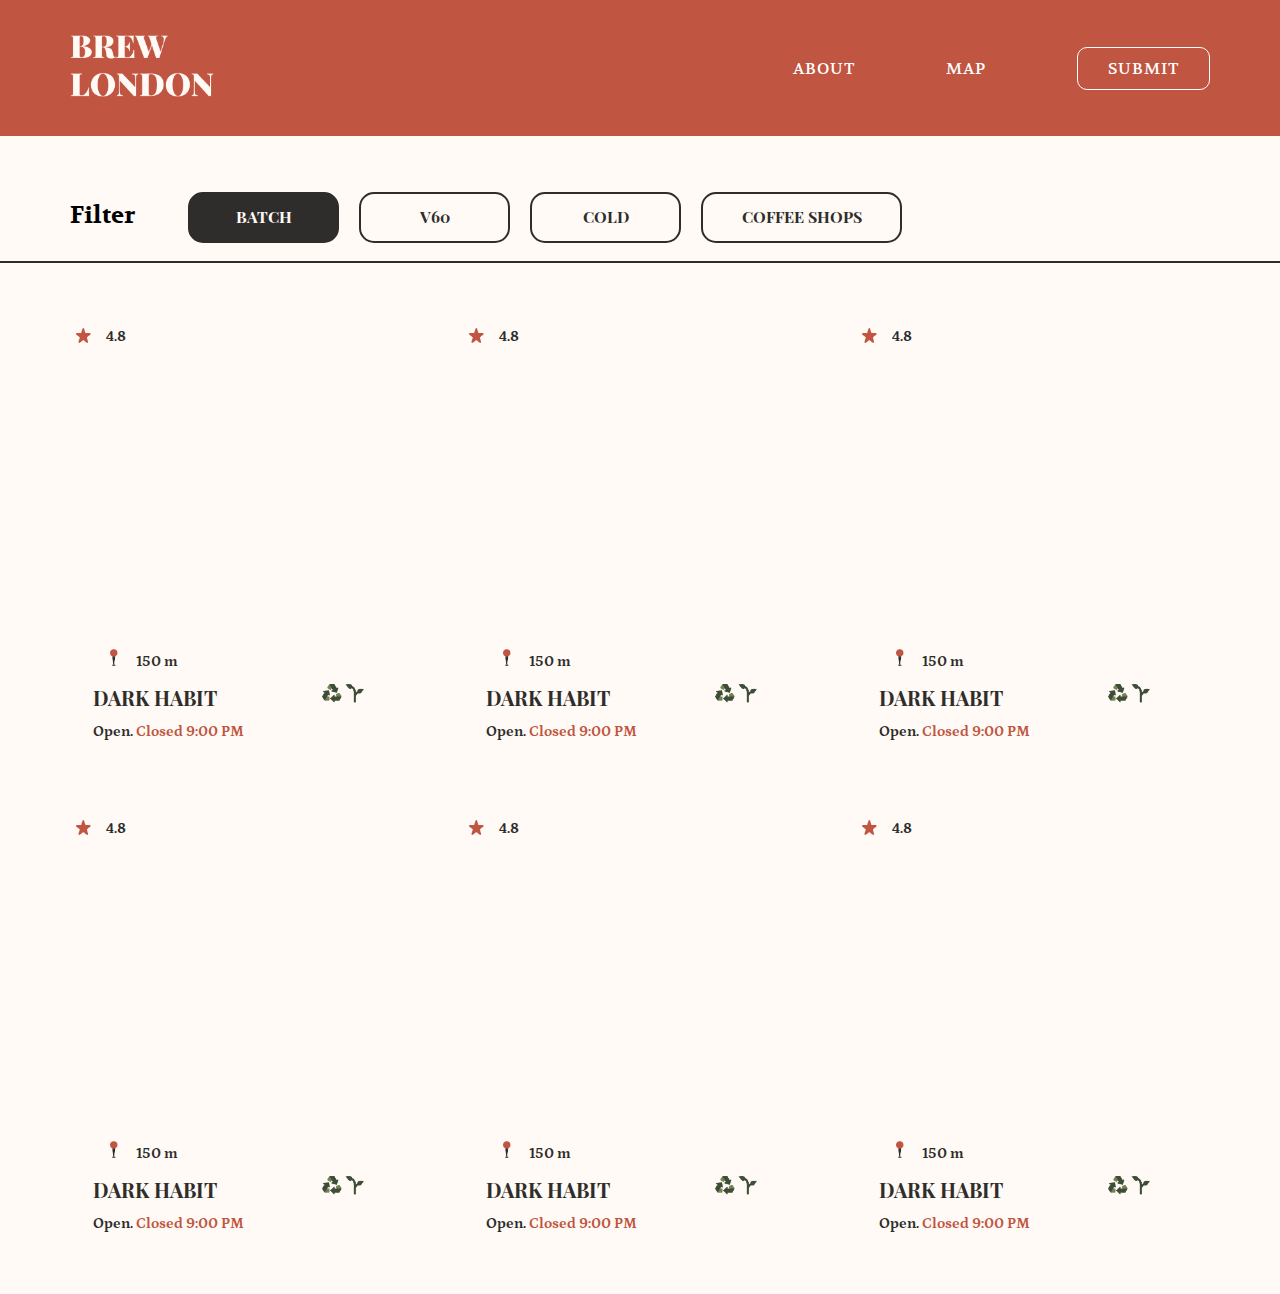
==== commit 03e30529: "Adjust padding in filter buttons" ====
--- a/index.html
+++ b/index.html
@@ -4,9 +4,10 @@
     <meta charset="UTF-8">
     <meta http-equiv="X-UA-Compatible" content="IE=edge">
     <meta name="viewport" content="width=device-width, initial-scale=1.0">
-    <link rel="stylesheet" href="assets/styles.css" type="text/css">
+    <link rel="stylesheet" href="assets/css/list-coffee-shop.css" type="text/css">
+    <link rel="stylesheet" href="assets/css/styles.css" type="text/css">
     <link rel="stylesheet" href="assets/fonts/font-face.css" type="text/css">
-    <title>Brew London</title>
+    <title>Brew London - Coffee Shops</title>
     
 </head>
 <body>
@@ -23,17 +24,17 @@
                 </svg>                               
         </div>
         <ul class="navbar" role="navigation">
-            <li><a href="">About</a></li>
+            <li><a href="about.html">About</a></li>
             <li><a href="">Map</a></li>
             <li><a href="">Submit</a></li>
         </ul>
     </div>
     <div class="header">
-        <a href="" class="logo">
+        <a href="index.html" class="logo">
             <img  src="assets/brew-london-logo-white.webp" alt="logo">
         </a>        
         <ul class="navbar" role="navigation">
-            <li><a href="">About</a></li>
+            <li><a href="about.html">About</a></li>
             <li><a href="">Map</a></li>
             <li><a href="">Submit</a></li>
         </ul>
@@ -49,24 +50,25 @@
         <span class="activated">Batch</span>
         <span>V60</span>
         <span>Cold</span>
+        <span>Coffee Shops</span>
     </div>
-    <div class="container">
+    <div class="container list-coffee-shop">
         <div class="list-coffee-shop">
             <div class="coffee-card">
                 <div class="rating">
-                    <img src="assets/star-rate.webp" alt="star-rate" title="Rating">
+                    <img src="assets/icons/star-rate.webp" alt="star-rate" title="Rating">
                     <span>4.8</span>
                 </div>            
                 <div class="info">
                     <div class="distance">
-                        <img src="assets/location-icon.webp" alt="location-icon" title="Location">
+                        <img src="assets/icons/location-icon.webp" alt="location-icon" title="Location">
                         <span>150 m</span>
                     </div>
                     <div class="title">
                         <h2>DARK HABIT</h2>
                         <div class="features">
-                            <img src="assets/plastic-free-icon.webp" alt="plastic-free" title="Plastic Free">
-                            <img src="assets/organic-icon.webp" alt="organic" title="Organic">
+                            <img src="assets/icons/plastic-free-icon.webp" alt="plastic-free" title="Plastic Free">
+                            <img src="assets/icons/organic-icon.webp" alt="organic" title="Organic">
                         </div>
                         <div class="schedule">
                             <span class="open">Open.</span>
@@ -77,19 +79,19 @@
             </div>
             <div class="coffee-card">
                 <div class="rating">
-                    <img src="assets/star-rate.webp" alt="star-rate" title="Rating">
+                    <img src="assets/icons/star-rate.webp" alt="star-rate" title="Rating">
                     <span>4.8</span>
                 </div>            
                 <div class="info">
                     <div class="distance">
-                        <img src="assets/location-icon.webp" alt="location-icon" title="Location">
+                        <img src="assets/icons/location-icon.webp" alt="location-icon" title="Location">
                         <span>150 m</span>
                     </div>
                     <div class="title">
                         <h2>DARK HABIT</h2>
                         <div class="features">
-                            <img src="assets/plastic-free-icon.webp" alt="plastic-free" title="Plastic Free">
-                            <img src="assets/organic-icon.webp" alt="organic" title="Organic">
+                            <img src="assets/icons/plastic-free-icon.webp" alt="plastic-free" title="Plastic Free">
+                            <img src="assets/icons/organic-icon.webp" alt="organic" title="Organic">
                         </div>
                         <div class="schedule">
                             <span class="open">Open.</span>
@@ -100,19 +102,19 @@
             </div>
             <div class="coffee-card">
                 <div class="rating">
-                    <img src="assets/star-rate.webp" alt="star-rate" title="Rating">
+                    <img src="assets/icons/star-rate.webp" alt="star-rate" title="Rating">
                     <span>4.8</span>
                 </div>            
                 <div class="info">
                     <div class="distance">
-                        <img src="assets/location-icon.webp" alt="location-icon" title="Location">
+                        <img src="assets/icons/location-icon.webp" alt="location-icon" title="Location">
                         <span>150 m</span>
                     </div>
                     <div class="title">
                         <h2>DARK HABIT</h2>
                         <div class="features">
-                            <img src="assets/plastic-free-icon.webp" alt="plastic-free" title="Plastic Free">
-                            <img src="assets/organic-icon.webp" alt="organic" title="Organic">
+                            <img src="assets/icons/plastic-free-icon.webp" alt="plastic-free" title="Plastic Free">
+                            <img src="assets/icons/organic-icon.webp" alt="organic" title="Organic">
                         </div>
                         <div class="schedule">
                             <span class="open">Open.</span>
@@ -123,19 +125,19 @@
             </div>
             <div class="coffee-card">
                 <div class="rating">
-                    <img src="assets/star-rate.webp" alt="star-rate" title="Rating">
+                    <img src="assets/icons/star-rate.webp" alt="star-rate" title="Rating">
                     <span>4.8</span>
                 </div>            
                 <div class="info">
                     <div class="distance">
-                        <img src="assets/location-icon.webp" alt="location-icon" title="Location">
+                        <img src="assets/icons/location-icon.webp" alt="location-icon" title="Location">
                         <span>150 m</span>
                     </div>
                     <div class="title">
                         <h2>DARK HABIT</h2>
                         <div class="features">
-                            <img src="assets/plastic-free-icon.webp" alt="plastic-free" title="Plastic Free">
-                            <img src="assets/organic-icon.webp" alt="organic" title="Organic">
+                            <img src="assets/icons/plastic-free-icon.webp" alt="plastic-free" title="Plastic Free">
+                            <img src="assets/icons/organic-icon.webp" alt="organic" title="Organic">
                         </div>
                         <div class="schedule">
                             <span class="open">Open.</span>
@@ -146,19 +148,19 @@
             </div>
             <div class="coffee-card">
                 <div class="rating">
-                    <img src="assets/star-rate.webp" alt="star-rate" title="Rating">
+                    <img src="assets/icons/star-rate.webp" alt="star-rate" title="Rating">
                     <span>4.8</span>
                 </div>            
                 <div class="info">
                     <div class="distance">
-                        <img src="assets/location-icon.webp" alt="location-icon" title="Location">
+                        <img src="assets/icons/location-icon.webp" alt="location-icon" title="Location">
                         <span>150 m</span>
                     </div>
                     <div class="title">
                         <h2>DARK HABIT</h2>
                         <div class="features">
-                            <img src="assets/plastic-free-icon.webp" alt="plastic-free" title="Plastic Free">
-                            <img src="assets/organic-icon.webp" alt="organic" title="Organic">
+                            <img src="assets/icons/plastic-free-icon.webp" alt="plastic-free" title="Plastic Free">
+                            <img src="assets/icons/organic-icon.webp" alt="organic" title="Organic">
                         </div>
                         <div class="schedule">
                             <span class="open">Open.</span>
@@ -169,19 +171,19 @@
             </div>
             <div class="coffee-card">
                 <div class="rating">
-                    <img src="assets/star-rate.webp" alt="star-rate" title="Rating">
+                    <img src="assets/icons/star-rate.webp" alt="star-rate" title="Rating">
                     <span>4.8</span>
                 </div>            
                 <div class="info">
                     <div class="distance">
-                        <img src="assets/location-icon.webp" alt="location-icon" title="Location">
+                        <img src="assets/icons/location-icon.webp" alt="location-icon" title="Location">
                         <span>150 m</span>
                     </div>
                     <div class="title">
                         <h2>DARK HABIT</h2>
                         <div class="features">
-                            <img src="assets/plastic-free-icon.webp" alt="plastic-free" title="Plastic Free">
-                            <img src="assets/organic-icon.webp" alt="organic" title="Organic">
+                            <img src="assets/icons/plastic-free-icon.webp" alt="plastic-free" title="Plastic Free">
+                            <img src="assets/icons/organic-icon.webp" alt="organic" title="Organic">
                         </div>
                         <div class="schedule">
                             <span class="open">Open.</span>
--- a/assets/css/list-coffee-shop.css
+++ b/assets/css/list-coffee-shop.css
@@ -0,0 +1,247 @@
+.filters{
+    align-items: baseline;
+    display: flex;
+    border-bottom: 2px solid var(--black);
+    padding: 56px 0 18px 139px;
+    overflow-x: scroll;
+}
+
+.filters > * {
+    min-width: 70px;
+}
+
+.filters h2{
+ display: none;
+ margin-right: 48px;
+ margin-top: 0;
+ margin-bottom: 0;
+ font-family: 'Volkhov';
+ font-weight: bold;
+ font-size: 24px;
+ line-height: 31px;
+}
+
+.filters span{
+    background-color: var(--milk);
+    border-radius: 15px;
+    border: 2px var(--black) solid;
+    color: var(--black);
+    font-family: 'Playfair Display SC';
+    font-style: normal;
+    font-weight: bold;
+    font-size: 16px;
+    height: 27px;
+    line-height: 25px;
+    margin-right: 20px;
+    padding: 10px 38.5px;
+    text-align: center;
+    text-transform: uppercase;
+}
+
+.filters span:hover{
+    cursor: pointer;
+}
+
+.filters span.activated, .filters span:hover{
+    background-color: var(--black);
+    color: var(--milk);
+}
+
+.container.list-coffee-shop{
+    margin-left: auto;
+    margin-right: auto;
+    padding-left: 0.5px;
+    padding-right: 0.5px;
+    padding-top: 47px;
+    max-width: 1180px;
+}
+
+.list-coffee-shop{
+    display: flex;
+    flex-wrap: wrap;
+    flex-direction:row;
+}
+
+.list-coffee-shop .coffee-card{
+    background-image: url(https://s3-alpha-sig.figma.com/img/9ca7/528e/8b3dbdd9fd82f2b932b3b32248ce06d7?Expires=1668988800&Signature=cPUOj5Y52UUZbp8iteys~OJbBkDfFMvhJmWjYFIm7WVjCzVS1CotNYwe3G01LtlDqx99Lb~eU11C0Ia6R5aQGr35h1P~dajqXWdLupo7fxOf7gv-HZY47oNxZp91llBw88drhhvlPjUcO~fpfFC7W-ed4v-i6qiTVUzlgq~ti-AAzswHXRv95VBGY2b0qdJzykRyTSzK5AM0GI5CKaSW8QGDhy0013Fq5f1yG3jbLxoKaMXWET1Z3avB4MqYO2fFt3xAb188j2ot9QYuetT57ePar4SxT1eiJ-2OHhA2a3PdR9xQ-DHGPScHWhv-ZhNtZ~RdOvndsf4~B3QA1KZOCw__&Key-Pair-Id=APKAINTVSUGEWH5XD5UA);
+    width: 337px;
+    height: 436px;
+    border-radius: 15px;
+    background-size: cover;
+    font-family: Petrona;
+    font-size: 15px;
+    font-weight: bold;
+    line-height: 17px;
+    display: flex;
+    flex-direction: column;
+    justify-content: space-between;
+    padding: 10px;
+    margin-right: 36px;
+    margin-bottom: 36px;
+}
+
+.list-coffee-shop .coffee-card:hover{
+    opacity: 0.8;
+    cursor: pointer;
+}
+
+
+.list-coffee-shop .coffee-card .rating{
+    background-color: var(--milk);
+    border-radius: 15px;
+    color: var(--black);
+    padding: 8px 16px;
+    width: 49.33px;
+    display: flex;
+    justify-content: space-between;
+}
+
+
+.list-coffee-shop .coffee-card .rating img{
+    width: 15px;
+    height: 15px;
+    margin-right: 14.85px;
+}
+
+.list-coffee-shop .coffee-card .rating span{
+    font-family: Petrona;
+    font-size: 15px;
+    font-weight: bold;
+    line-height: 17px;
+}
+
+.list-coffee-shop .coffee-card .info{
+    box-sizing: border-box;
+    margin: 0 auto;
+    width: 90%;
+}
+
+.list-coffee-shop .coffee-card .info .distance{
+    background-color: var(--milk);
+    border-radius: 15px;
+    color: var(--black);
+    left: 18px;
+    position: relative;
+    top: 10px;
+    padding: 4px 15px 8px 15px;
+    width: 68.27px;
+}
+
+.list-coffee-shop .coffee-card .info .distance img{
+    width: 8px;
+    height: 16.7px;
+    margin-right: 14.85px;
+}
+
+.list-coffee-shop .coffee-card .info .title{
+    background-color: var(--milk);
+    border-radius: 15px;
+    color: var(--black);
+    padding: 16px;
+}
+.list-coffee-shop .coffee-card .info .title h2{
+    display: inline-block;
+    font-family: 'Playfair Display SC';
+    font-size: 20px;
+    font-weight: bold;
+    line-height: 27px;
+    letter-spacing: 0px;
+    margin: 0 0 12px 0;
+    text-transform: uppercase;
+}
+
+.list-coffee-shop .coffee-card .info .title .features{
+    display: block;
+    float: right;
+}
+
+.list-coffee-shop .coffee-card .info .title .features img{
+    width: 19.46px;
+    height: 19.46px;
+}
+
+.list-coffee-shop .coffee-card .info .title .schedule .close{
+    color:var(--brown)
+}
+.list-coffee-shop .coffee-card .info .title .schedule .open{
+    color:var(--black)
+}
+
+@media (max-width: 575.98px) {
+    
+    .filters{
+        padding: 29px 0 18px 40px;
+    }
+
+    .list-coffee-shop .coffee-card{
+        min-width: 258px;
+        width: 317px;
+        height: 436px;
+        margin-right: 0;
+    }
+
+    .container.list-coffee-shop{
+        max-width: 337px;
+    }
+}   
+    
+/* Small devices (landscape phones, 576px and up) */
+@media (min-width: 576px) and (max-width: 767.98px) {
+    
+    .list-coffee-shop .coffee-card{
+        width: 219px;
+        height: 283.34px;
+        margin-right: 15px;
+        margin-bottom: 20px;
+    }
+    .container.list-coffee-shop{
+        max-width: 510px;
+    }
+
+}
+
+ /* Medium devices (tablets, 768px and up) */
+ @media (min-width: 768px) and (max-width: 991.98px) {
+    .list-coffee-shop .coffee-card{
+        width: 219px;
+        height: 283.34px;
+        margin-right: 15px;
+        margin-bottom: 20px;
+    }
+
+    .container.list-coffee-shop{
+        max-width: 764px;
+    }
+}
+
+ /* Large devices (desktops, 992px and up) */
+@media (min-width: 992px) and (max-width: 1199.98px) {
+    .container.list-coffee-shop{
+        max-width: 786px;
+    }
+}
+
+@media (min-width: 992px){
+    .filters h2{
+        display: block;
+    }
+}
+
+@media (min-width: 576px) and (max-width: 1399.98px) {
+    .filters{
+        padding: 56px 0 18px 70px;
+    }
+}
+
+
+ /* XX-Large devices (larger desktops, 1400px and up) */
+ @media (min-width: 1400px) {
+    .list-coffee-shop .coffee-card{
+        margin-right: 53px;
+        margin-bottom: 36px;
+    }
+
+    .list-coffee-shop .coffee-card:nth-child(3n){
+        margin-right: 0;
+    }
+ }--- a/assets/css/styles.css
+++ b/assets/css/styles.css
@@ -0,0 +1,153 @@
+:root {
+    --brown: #C05541;
+    --white: #ffffff;
+    --milk: #FFFAF5;
+    --black: #2F2D2C;
+    --gray: #807069;
+}
+
+body{
+    margin: 0;
+    background-color: var(--milk);
+    overflow-x: hidden;
+}
+
+.header{
+    height: 76px;
+    display: flex;
+    align-items: center;
+    justify-content: space-between;
+    padding: 47px 139px;
+    background-color: var(--brown);
+}
+
+.header .logo img{
+    width: 76px;
+}
+
+.header .logo {
+    display: block;
+    margin: 0 auto;
+    width: 76px;
+}
+
+.header a{
+    color: var(--white);
+}
+
+.header .burguer-menu{
+    display: none;
+    cursor: pointer;
+}
+
+.header .navbar{
+    display: flex;
+    justify-content: space-around;
+    align-items:baseline;
+}
+
+.header .navbar li{
+    list-style: none;
+    margin-left: 91px;
+    cursor: pointer;
+}
+
+.header .navbar li:hover{
+    opacity: 0.8;
+}
+
+.header .navbar li:last-child{
+    border: 1px solid var(--white);
+    border-radius: 10px;
+    padding: 10px 30px;
+}
+
+
+.header .navbar li a{
+    font-family: 'Volkhov';
+    font-style: normal;
+    font-weight: 400;
+    font-size: 16px;
+    line-height: 21px;
+    letter-spacing: 1px;
+    text-decoration: none;
+    text-transform: uppercase;
+}
+
+
+.mobile-menu{
+    background-color: var(--milk);
+    position: absolute;
+    height: 100vh;
+    width: 100vw;
+    z-index: 2;
+    display: flex;
+    justify-content: center;
+    align-items: center;
+    display: none;
+}
+
+.mobile-menu .leaves-corner{
+    position:absolute;
+    top: 0;
+    left: 0;
+}
+
+.mobile-menu .closing-button{
+    position: absolute;
+    top: 16px;
+    right: 16px;
+}
+
+.mobile-menu .navbar li {
+    list-style-type: none;
+    margin-bottom: 52px;
+}
+
+.mobile-menu .navbar li a{
+    font-family: Playfair Display SC;
+    font-size: 32px;
+    font-weight: bold;
+    line-height: 43px;
+    
+    text-transform: uppercase;
+    color: var(--gray);
+    text-decoration: none;
+}
+
+
+@media (min-width: 768px){
+    .header .logo img{
+        width: 144px;
+    }
+    .header .logo{
+        margin: 0;
+        width: 144px;
+    }
+}
+
+@media (max-width: 767.98px){
+    .header{
+        height: 81px;
+        padding: 2px 30px;
+        box-sizing: border-box;
+    }
+}
+
+@media (max-width: 991.98px){
+
+    .header .burguer-menu{
+        display: block;
+    }
+
+    .header .navbar{
+        display: none;
+    }
+    
+}
+
+@media (min-width: 768px) and (max-width: 1399.98px) {
+    .header{
+        padding: 30px 70px;
+    } 
+}